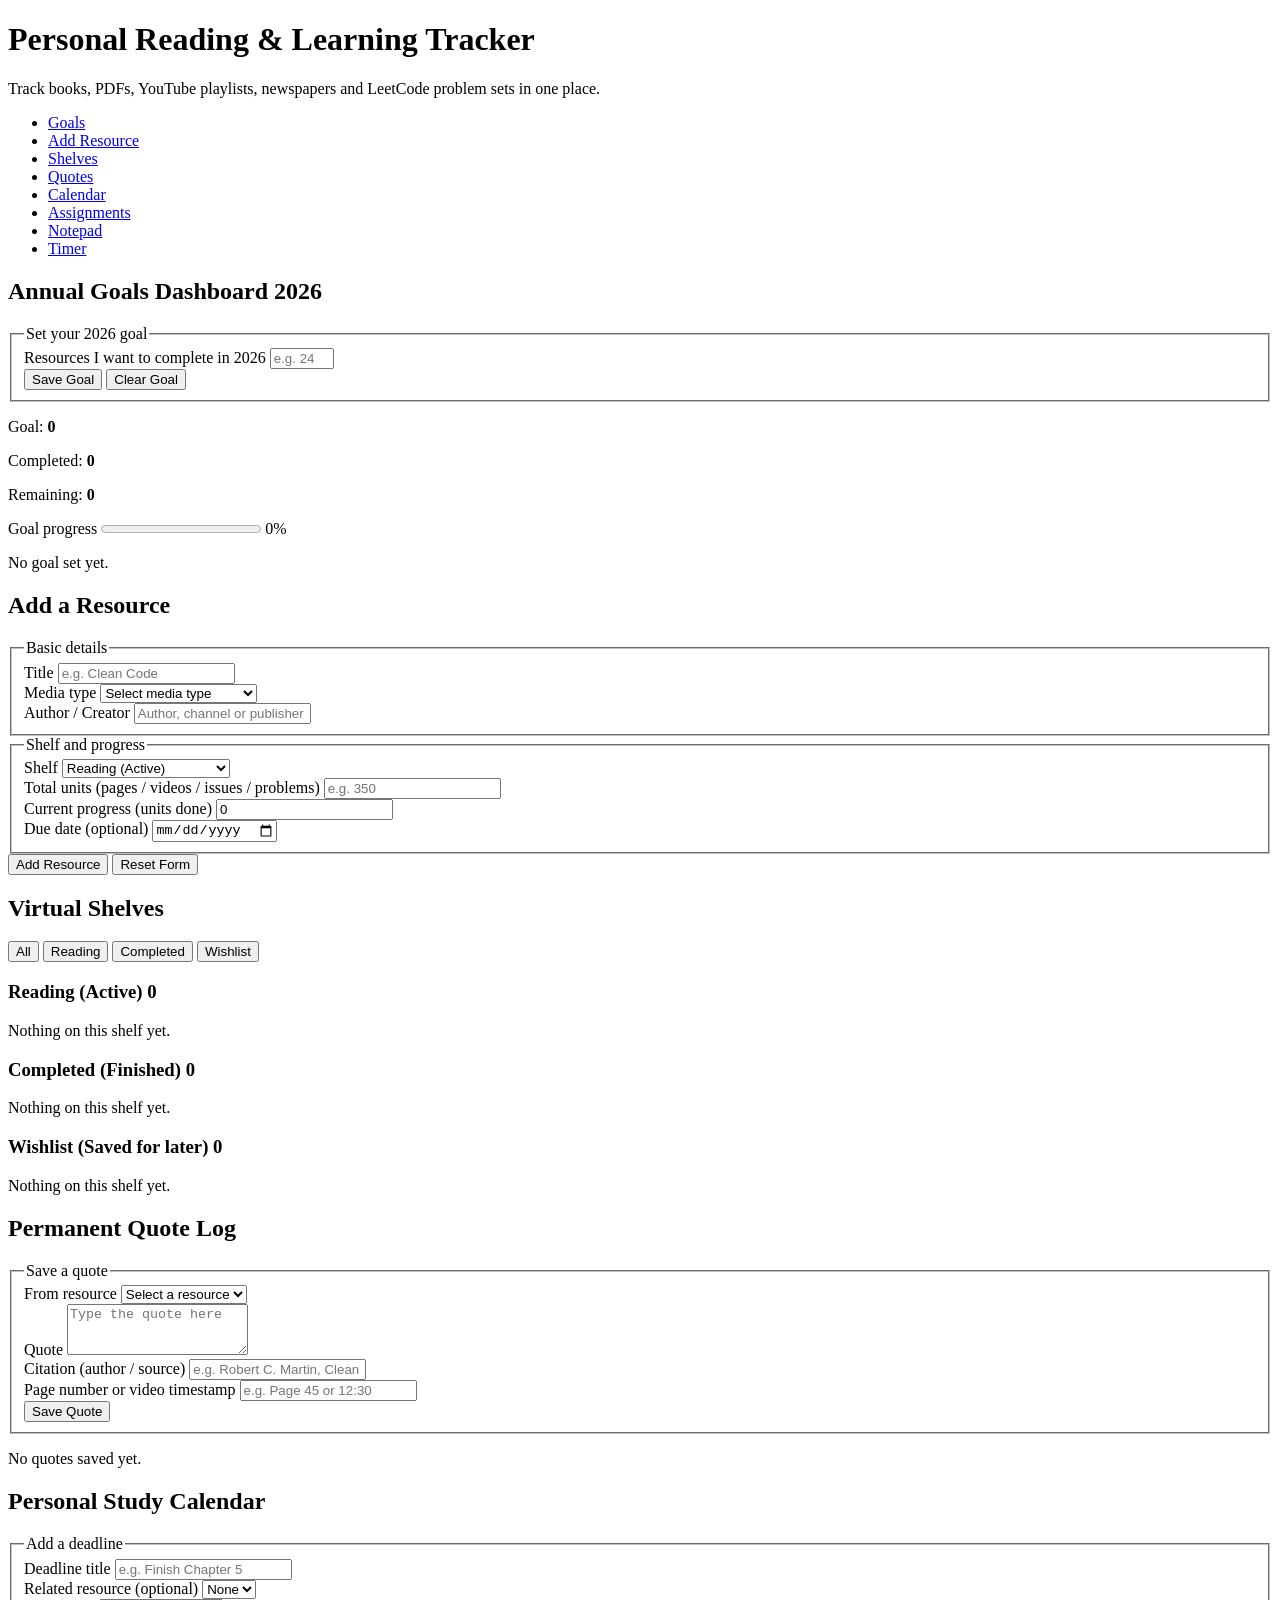
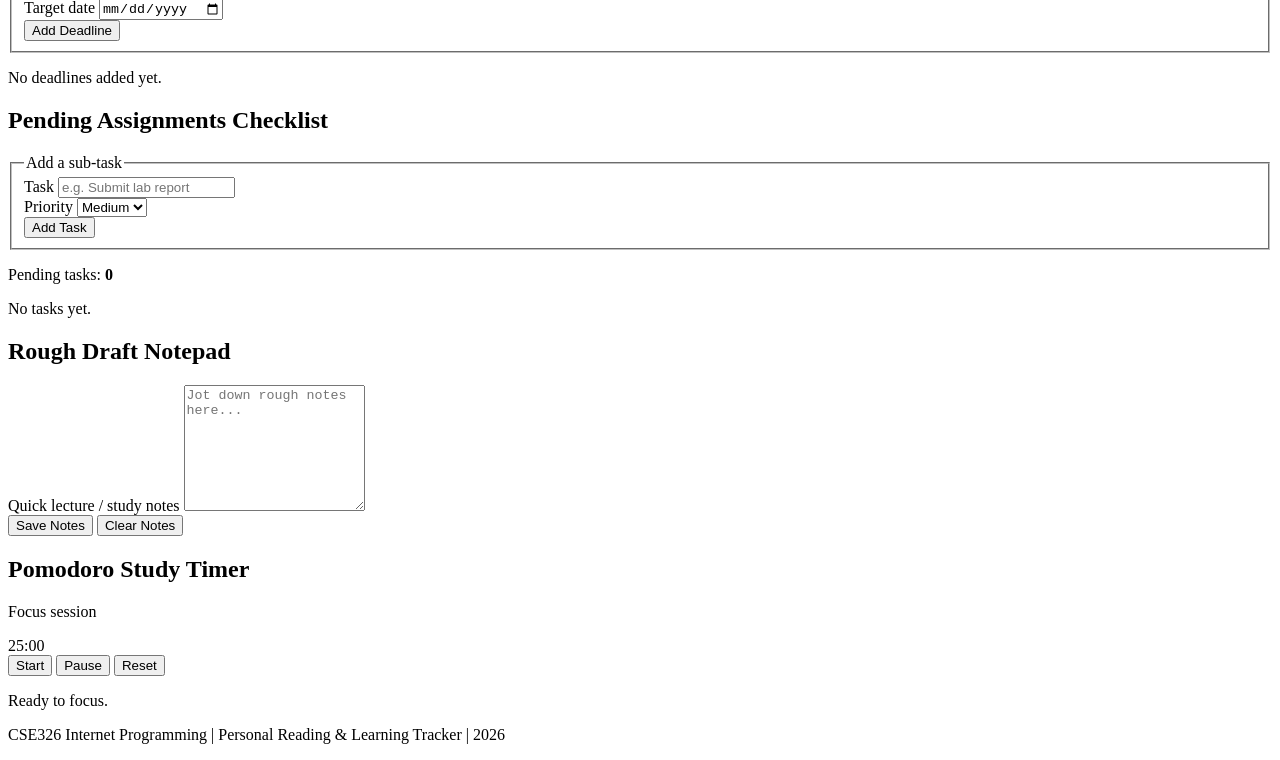
==== indexnaveen.html @ 28bd0584 "Add files via upload" ====
<!DOCTYPE html>
<html lang="en">
<head>
  <meta charset="UTF-8">
  <meta name="viewport" content="width=device-width, initial-scale=1.0">
  <meta name="description" content="Personal Reading and Learning Tracker for books, PDFs, YouTube playlists, newspapers and LeetCode problem sets.">
  <title>Personal Reading &amp; Learning Tracker</title>

  <!-- External stylesheet (will be created in the CSS step) -->
  <link rel="stylesheet" href="style.css">
</head>
<body id="app-body">

  <!-- ==========================================================
       BLOCK 1: SITE HEADER AND MAIN NAVIGATION
       ========================================================== -->
  <header id="site-header" class="site-header">
    <h1 id="site-title" class="site-title">Personal Reading &amp; Learning Tracker</h1>
    <p id="site-tagline" class="site-tagline">Track books, PDFs, YouTube playlists, newspapers and LeetCode problem sets in one place.</p>

    <nav id="main-nav" class="main-nav" aria-label="Main navigation">
      <ul id="main-nav-list" class="main-nav-list">
        <li class="main-nav-item"><a id="nav-goals" class="main-nav-link" href="#goals-section">Goals</a></li>
        <li class="main-nav-item"><a id="nav-add" class="main-nav-link" href="#add-resource-section">Add Resource</a></li>
        <li class="main-nav-item"><a id="nav-shelves" class="main-nav-link" href="#shelves-section">Shelves</a></li>
        <li class="main-nav-item"><a id="nav-quotes" class="main-nav-link" href="#quotes-section">Quotes</a></li>
        <li class="main-nav-item"><a id="nav-calendar" class="main-nav-link" href="#calendar-section">Calendar</a></li>
        <li class="main-nav-item"><a id="nav-assignments" class="main-nav-link" href="#assignments-section">Assignments</a></li>
        <li class="main-nav-item"><a id="nav-notes" class="main-nav-link" href="#notepad-section">Notepad</a></li>
        <li class="main-nav-item"><a id="nav-timer" class="main-nav-link" href="#pomodoro-section">Timer</a></li>
      </ul>
    </nav>
  </header>

  <main id="main-content" class="main-content">

    <!-- ==========================================================
         BLOCK 2: ANNUAL GOALS DASHBOARD (2026)
         Goal input, completion counters and progress bar
         ========================================================== -->
    <section id="goals-section" class="dashboard-section goals-section">
      <h2 id="goals-heading" class="section-heading">Annual Goals Dashboard 2026</h2>

      <form id="goal-form" class="goal-form" novalidate>
        <fieldset id="goal-fieldset" class="form-fieldset">
          <legend id="goal-legend" class="form-legend">Set your 2026 goal</legend>

          <div class="form-group">
            <label id="goal-label" class="form-label" for="goal-input">Resources I want to complete in 2026</label>
            <input type="number" id="goal-input" class="form-input goal-input" name="goalTarget" min="1" max="1000" placeholder="e.g. 24">
          </div>

          <button type="submit" id="goal-submit-button" class="button button-primary goal-submit-button">Save Goal</button>
          <button type="button" id="goal-reset-button" class="button button-secondary goal-reset-button">Clear Goal</button>
        </fieldset>
        <p id="goal-error-message" class="error-message" aria-live="polite"></p>
      </form>

      <!-- Completion counters -->
      <div id="goal-counters" class="goal-counters">
        <p class="counter-item">Goal: <strong id="goal-target-count" class="counter-value">0</strong></p>
        <p class="counter-item">Completed: <strong id="goal-completed-count" class="counter-value">0</strong></p>
        <p class="counter-item">Remaining: <strong id="goal-remaining-count" class="counter-value">0</strong></p>
      </div>

      <!-- Goal progress bar -->
      <div id="goal-progress-wrapper" class="goal-progress-wrapper">
        <label id="goal-progress-label" class="form-label" for="goal-progress-bar">Goal progress</label>
        <progress id="goal-progress-bar" class="goal-progress-bar" value="0" max="100">0%</progress>
        <output id="goal-progress-percent" class="goal-progress-percent" for="goal-progress-bar">0%</output>
      </div>
      <p id="goal-status-message" class="status-message" aria-live="polite">No goal set yet.</p>
    </section>

    <!-- ==========================================================
         BLOCK 3: ADD RESOURCE FORM
         Title, media type, creator, shelf, total units, progress, due date
         ========================================================== -->
    <section id="add-resource-section" class="form-section add-resource-section">
      <h2 id="add-resource-heading" class="section-heading">Add a Resource</h2>

      <form id="resource-form" class="resource-form" novalidate>

        <!-- Group A: basic details -->
        <fieldset id="resource-details-fieldset" class="form-fieldset">
          <legend id="resource-details-legend" class="form-legend">Basic details</legend>

          <div class="form-group">
            <label id="resource-title-label" class="form-label" for="resource-title-input">Title</label>
            <input type="text" id="resource-title-input" class="form-input" name="title" placeholder="e.g. Clean Code">
          </div>

          <div class="form-group">
            <label id="resource-media-label" class="form-label" for="resource-media-select">Media type</label>
            <select id="resource-media-select" class="form-select" name="mediaType">
              <option value="">Select media type</option>
              <option value="book">Physical Book</option>
              <option value="pdf">PDF</option>
              <option value="youtube">YouTube Playlist</option>
              <option value="newspaper">Newspaper</option>
              <option value="leetcode">LeetCode Problem Set</option>
            </select>
          </div>

          <div class="form-group">
            <label id="resource-creator-label" class="form-label" for="resource-creator-input">Author / Creator</label>
            <input type="text" id="resource-creator-input" class="form-input" name="creator" placeholder="Author, channel or publisher">
          </div>
        </fieldset>

        <!-- Group B: shelf, units and progress -->
        <fieldset id="resource-progress-fieldset" class="form-fieldset">
          <legend id="resource-progress-legend" class="form-legend">Shelf and progress</legend>

          <div class="form-group">
            <label id="resource-shelf-label" class="form-label" for="resource-shelf-select">Shelf</label>
            <select id="resource-shelf-select" class="form-select" name="shelf">
              <option value="reading">Reading (Active)</option>
              <option value="completed">Completed (Finished)</option>
              <option value="wishlist">Wishlist (Saved for later)</option>
            </select>
          </div>

          <div class="form-group">
            <label id="resource-total-label" class="form-label" for="resource-total-input">Total units (pages / videos / issues / problems)</label>
            <input type="number" id="resource-total-input" class="form-input" name="totalUnits" min="1" placeholder="e.g. 350">
          </div>

          <div class="form-group">
            <label id="resource-current-label" class="form-label" for="resource-current-input">Current progress (units done)</label>
            <input type="number" id="resource-current-input" class="form-input" name="currentProgress" min="0" value="0">
          </div>

          <div class="form-group">
            <label id="resource-due-label" class="form-label" for="resource-due-input">Due date (optional)</label>
            <input type="date" id="resource-due-input" class="form-input" name="dueDate">
          </div>
        </fieldset>

        <div id="resource-form-actions" class="form-actions">
          <button type="submit" id="resource-submit-button" class="button button-primary">Add Resource</button>
          <button type="reset" id="resource-reset-button" class="button button-secondary">Reset Form</button>
        </div>
        <p id="resource-error-message" class="error-message" aria-live="polite"></p>
      </form>
    </section>

    <!-- ==========================================================
         BLOCK 4: VIRTUAL SHELVES
         Filter buttons plus Reading, Completed and Wishlist containers
         ========================================================== -->
    <section id="shelves-section" class="shelves-section">
      <h2 id="shelves-heading" class="section-heading">Virtual Shelves</h2>

      <!-- Shelf filter buttons -->
      <div id="shelf-filter-group" class="filter-group" role="group" aria-label="Filter shelves">
        <button type="button" id="filter-all-button" class="button filter-button active" data-filter="all">All</button>
        <button type="button" id="filter-reading-button" class="button filter-button" data-filter="reading">Reading</button>
        <button type="button" id="filter-completed-button" class="button filter-button" data-filter="completed">Completed</button>
        <button type="button" id="filter-wishlist-button" class="button filter-button" data-filter="wishlist">Wishlist</button>
      </div>

      <div id="shelves-grid" class="shelves-grid">

        <!-- Shelf 1: Reading (Active) -->
        <section id="shelf-reading" class="shelf shelf-reading" data-shelf="reading">
          <h3 id="shelf-reading-heading" class="shelf-heading">Reading (Active) <span id="shelf-reading-count" class="shelf-count">0</span></h3>
          <div id="reading-list" class="resource-list"></div>
          <p id="reading-empty-message" class="empty-message">Nothing on this shelf yet.</p>
        </section>

        <!-- Shelf 2: Completed (Finished) -->
        <section id="shelf-completed" class="shelf shelf-completed" data-shelf="completed">
          <h3 id="shelf-completed-heading" class="shelf-heading">Completed (Finished) <span id="shelf-completed-count" class="shelf-count">0</span></h3>
          <div id="completed-list" class="resource-list"></div>
          <p id="completed-empty-message" class="empty-message">Nothing on this shelf yet.</p>
        </section>

        <!-- Shelf 3: Wishlist (Saved for later) -->
        <section id="shelf-wishlist" class="shelf shelf-wishlist" data-shelf="wishlist">
          <h3 id="shelf-wishlist-heading" class="shelf-heading">Wishlist (Saved for later) <span id="shelf-wishlist-count" class="shelf-count">0</span></h3>
          <div id="wishlist-list" class="resource-list"></div>
          <p id="wishlist-empty-message" class="empty-message">Nothing on this shelf yet.</p>
        </section>

      </div>
    </section>

    <!-- ==========================================================
         BLOCK 5: PERMANENT QUOTE LOG
         Quote input form and display container
         ========================================================== -->
    <section id="quotes-section" class="quotes-section">
      <h2 id="quotes-heading" class="section-heading">Permanent Quote Log</h2>

      <form id="quote-form" class="quote-form" novalidate>
        <fieldset id="quote-fieldset" class="form-fieldset">
          <legend id="quote-legend" class="form-legend">Save a quote</legend>

          <div class="form-group">
            <label id="quote-resource-label" class="form-label" for="quote-resource-select">From resource</label>
            <select id="quote-resource-select" class="form-select" name="quoteResource">
              <option value="">Select a resource</option>
            </select>
          </div>

          <div class="form-group">
            <label id="quote-text-label" class="form-label" for="quote-text-input">Quote</label>
            <textarea id="quote-text-input" class="form-textarea" name="quoteText" rows="3" placeholder="Type the quote here"></textarea>
          </div>

          <div class="form-group">
            <label id="quote-citation-label" class="form-label" for="quote-citation-input">Citation (author / source)</label>
            <input type="text" id="quote-citation-input" class="form-input" name="quoteCitation" placeholder="e.g. Robert C. Martin, Clean Code">
          </div>

          <div class="form-group">
            <label id="quote-location-label" class="form-label" for="quote-location-input">Page number or video timestamp</label>
            <input type="text" id="quote-location-input" class="form-input" name="quoteLocation" placeholder="e.g. Page 45 or 12:30">
          </div>

          <button type="submit" id="quote-submit-button" class="button button-primary">Save Quote</button>
        </fieldset>
        <p id="quote-error-message" class="error-message" aria-live="polite"></p>
      </form>

      <!-- Quote display container -->
      <div id="quotes-display" class="quotes-display">
        <ul id="quotes-list" class="quotes-list"></ul>
        <p id="quotes-empty-message" class="empty-message">No quotes saved yet.</p>
      </div>
    </section>

    <!-- ==========================================================
         BLOCK 6: PERSONAL STUDY CALENDAR
         Target due dates and deadlines
         ========================================================== -->
    <section id="calendar-section" class="calendar-section">
      <h2 id="calendar-heading" class="section-heading">Personal Study Calendar</h2>

      <form id="deadline-form" class="deadline-form" novalidate>
        <fieldset id="deadline-fieldset" class="form-fieldset">
          <legend id="deadline-legend" class="form-legend">Add a deadline</legend>

          <div class="form-group">
            <label id="deadline-title-label" class="form-label" for="deadline-title-input">Deadline title</label>
            <input type="text" id="deadline-title-input" class="form-input" name="deadlineTitle" placeholder="e.g. Finish Chapter 5">
          </div>

          <div class="form-group">
            <label id="deadline-resource-label" class="form-label" for="deadline-resource-select">Related resource (optional)</label>
            <select id="deadline-resource-select" class="form-select" name="deadlineResource">
              <option value="">None</option>
            </select>
          </div>

          <div class="form-group">
            <label id="deadline-date-label" class="form-label" for="deadline-date-input">Target date</label>
            <input type="date" id="deadline-date-input" class="form-input" name="deadlineDate">
          </div>

          <button type="submit" id="deadline-submit-button" class="button button-primary">Add Deadline</button>
        </fieldset>
        <p id="deadline-error-message" class="error-message" aria-live="polite"></p>
      </form>

      <ul id="deadline-list" class="deadline-list"></ul>
      <p id="deadline-empty-message" class="empty-message">No deadlines added yet.</p>
    </section>

    <!-- ==========================================================
         BLOCK 7: PENDING ASSIGNMENTS CHECKLIST
         Sub-task input, priority selector, completion checkboxes
         ========================================================== -->
    <section id="assignments-section" class="assignments-section">
      <h2 id="assignments-heading" class="section-heading">Pending Assignments Checklist</h2>

      <form id="task-form" class="task-form" novalidate>
        <fieldset id="task-fieldset" class="form-fieldset">
          <legend id="task-legend" class="form-legend">Add a sub-task</legend>

          <div class="form-group">
            <label id="task-title-label" class="form-label" for="task-title-input">Task</label>
            <input type="text" id="task-title-input" class="form-input" name="taskTitle" placeholder="e.g. Submit lab report">
          </div>

          <div class="form-group">
            <label id="task-priority-label" class="form-label" for="task-priority-select">Priority</label>
            <select id="task-priority-select" class="form-select" name="taskPriority">
              <option value="high">High</option>
              <option value="medium" selected>Medium</option>
              <option value="low">Low</option>
            </select>
          </div>

          <button type="submit" id="task-submit-button" class="button button-primary">Add Task</button>
        </fieldset>
        <p id="task-error-message" class="error-message" aria-live="polite"></p>
      </form>

      <p id="task-summary" class="task-summary">Pending tasks: <strong id="task-pending-count" class="counter-value">0</strong></p>
      <ul id="task-list" class="task-list"></ul>
      <p id="task-empty-message" class="empty-message">No tasks yet.</p>
    </section>

    <!-- ==========================================================
         BLOCK 8: ROUGH DRAFT NOTEPAD
         Workspace for quick, unfinished notes
         ========================================================== -->
    <section id="notepad-section" class="notepad-section">
      <h2 id="notepad-heading" class="section-heading">Rough Draft Notepad</h2>

      <form id="notepad-form" class="notepad-form">
        <label id="notepad-label" class="form-label" for="notepad-textarea">Quick lecture / study notes</label>
        <textarea id="notepad-textarea" class="form-textarea notepad-textarea" name="draftNotes" rows="8" placeholder="Jot down rough notes here..."></textarea>

        <div id="notepad-actions" class="form-actions">
          <button type="button" id="notepad-save-button" class="button button-primary">Save Notes</button>
          <button type="button" id="notepad-clear-button" class="button button-secondary">Clear Notes</button>
        </div>
        <p id="notepad-status-message" class="status-message" aria-live="polite"></p>
      </form>
    </section>

    <!-- ==========================================================
         BLOCK 9: POMODORO STUDY TIMER
         25:00 display with Start, Pause and Reset
         ========================================================== -->
    <section id="pomodoro-section" class="pomodoro-section">
      <h2 id="pomodoro-heading" class="section-heading">Pomodoro Study Timer</h2>

      <article id="pomodoro-card" class="pomodoro-card">
        <p id="timer-mode-label" class="timer-mode-label">Focus session</p>
        <div id="timer-display" class="timer-display" role="timer" aria-live="off">25:00</div>

        <div id="timer-controls" class="timer-controls">
          <button type="button" id="timer-start-button" class="button button-primary">Start</button>
          <button type="button" id="timer-pause-button" class="button button-secondary">Pause</button>
          <button type="button" id="timer-reset-button" class="button button-secondary">Reset</button>
        </div>
        <p id="timer-status-message" class="status-message" aria-live="polite">Ready to focus.</p>
      </article>
    </section>

  </main>

  <!-- ==========================================================
       BLOCK 10: SITE FOOTER
       ========================================================== -->
  <footer id="site-footer" class="site-footer">
    <p id="footer-text" class="footer-text">CSE326 Internet Programming | Personal Reading &amp; Learning Tracker | 2026</p>
  </footer>

  <!-- ==========================================================
       BLOCK 11: HTML TEMPLATES (hidden blueprints)
       JavaScript will clone these to create cards and list items
       ========================================================== -->

  <!-- Template: one resource card with page progress slider -->
  <template id="resource-card-template">
    <article class="resource-card" data-resource-id="">
      <header class="resource-card-header">
        <h4 class="resource-title"></h4>
        <span class="resource-media-badge"></span>
      </header>

      <p class="resource-creator"></p>
      <p class="resource-due">Due: <time class="resource-due-date"></time></p>

      <div class="resource-progress-area">
        <label class="progress-slider-label">
          Progress
          <input type="range" class="progress-slider" min="0" max="100" value="0">
        </label>
        <output class="progress-output">0 / 0</output>
      </div>

      <div class="resource-card-actions">
        <label class="move-shelf-label">
          Move to
          <select class="move-shelf-select">
            <option value="reading">Reading</option>
            <option value="completed">Completed</option>
            <option value="wishlist">Wishlist</option>
          </select>
        </label>
        <button type="button" class="button button-danger delete-resource-button">Delete</button>
      </div>
    </article>
  </template>

  <!-- Template: one saved quote with citation and timestamp -->
  <template id="quote-item-template">
    <li class="quote-item" data-quote-id="">
      <blockquote class="quote-body">
        <p class="quote-text"></p>
        <footer class="quote-meta">
          <cite class="quote-citation"></cite>
          <span class="quote-location"></span>
          <span class="quote-resource-name"></span>
          <time class="quote-timestamp"></time>
        </footer>
      </blockquote>
      <button type="button" class="button button-danger delete-quote-button">Delete</button>
    </li>
  </template>

  <!-- Template: one calendar deadline -->
  <template id="deadline-item-template">
    <li class="deadline-item" data-deadline-id="">
      <strong class="deadline-title"></strong>
      <time class="deadline-date"></time>
      <span class="deadline-resource"></span>
      <span class="deadline-countdown"></span>
      <button type="button" class="button button-danger delete-deadline-button">Delete</button>
    </li>
  </template>

  <!-- Template: one checklist task with priority and checkbox -->
  <template id="task-item-template">
    <li class="task-item" data-task-id="">
      <input type="checkbox" class="task-checkbox">
      <span class="task-title"></span>
      <span class="task-priority-badge"></span>
      <button type="button" class="button button-danger delete-task-button">Delete</button>
    </li>
  </template>

  <!-- JavaScript file (will be created in the JavaScript step) -->
  <script src="script.js"></script>
</body>
</html>
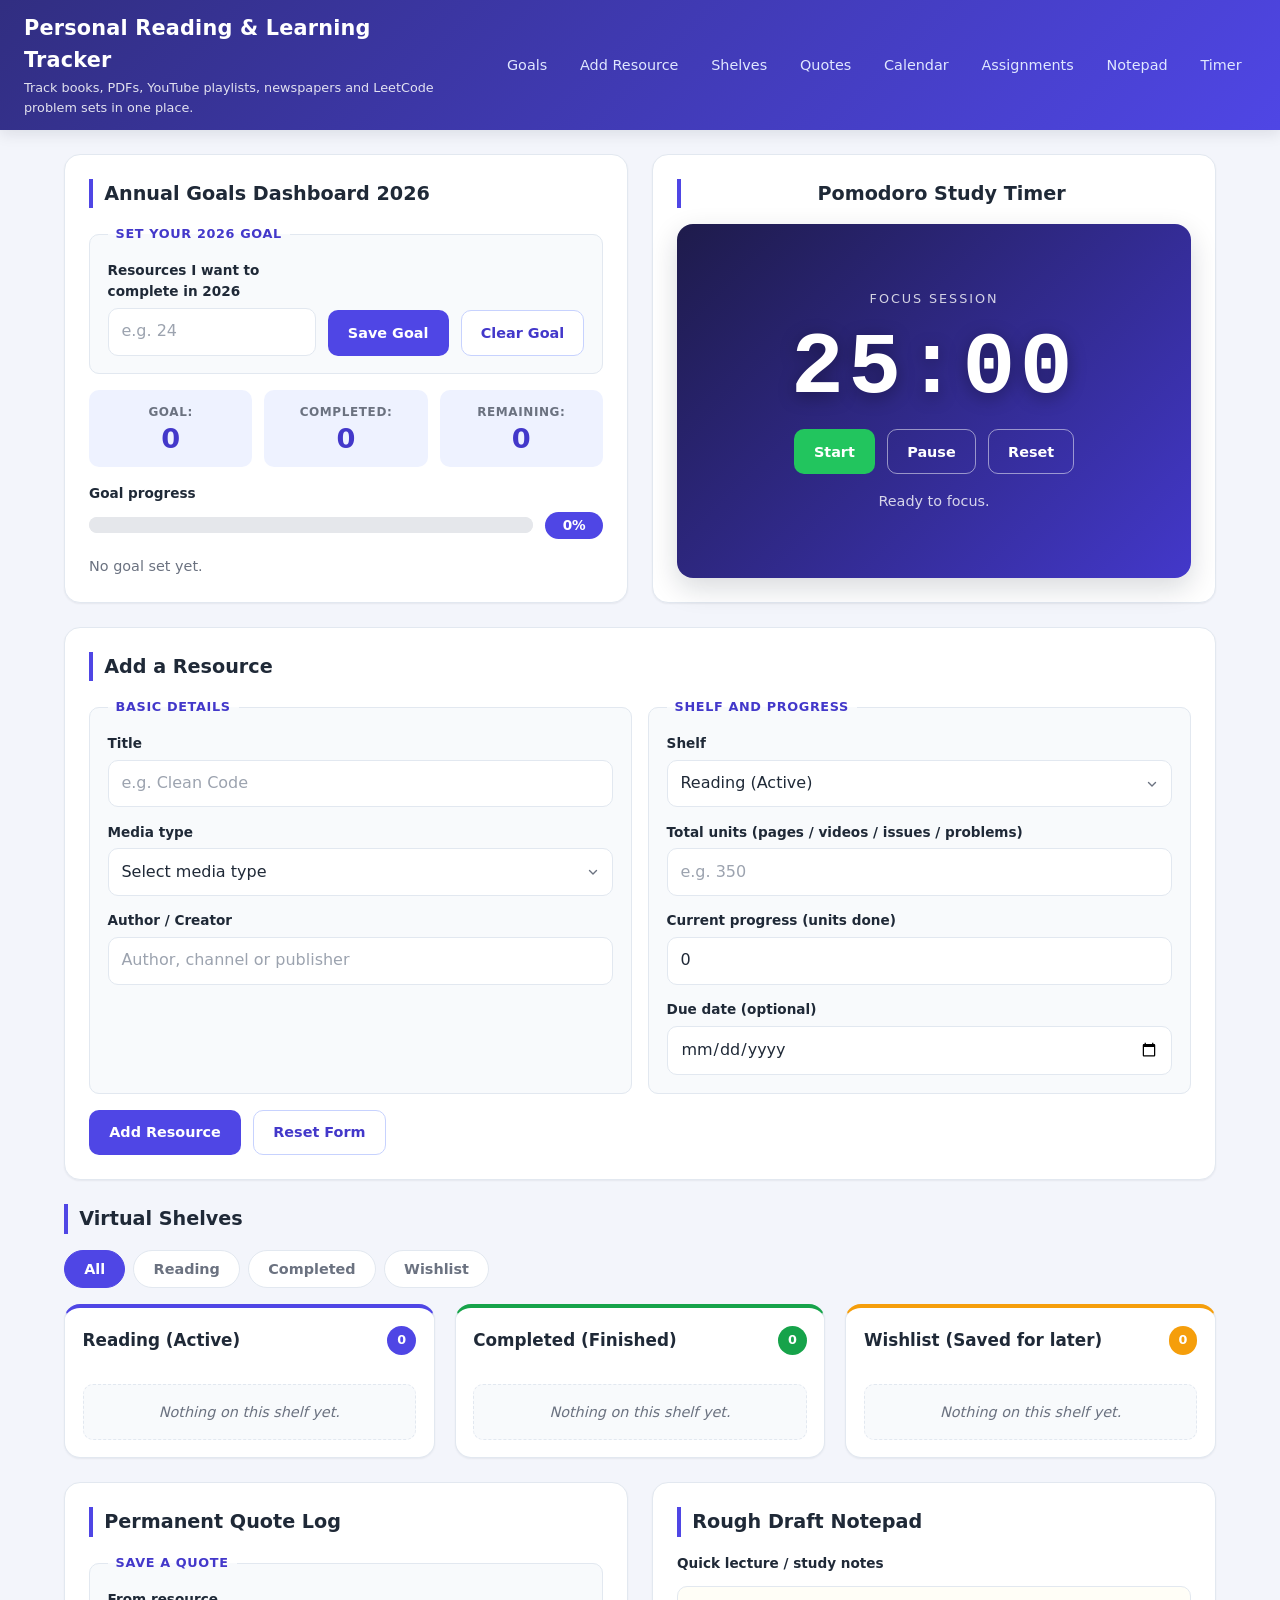
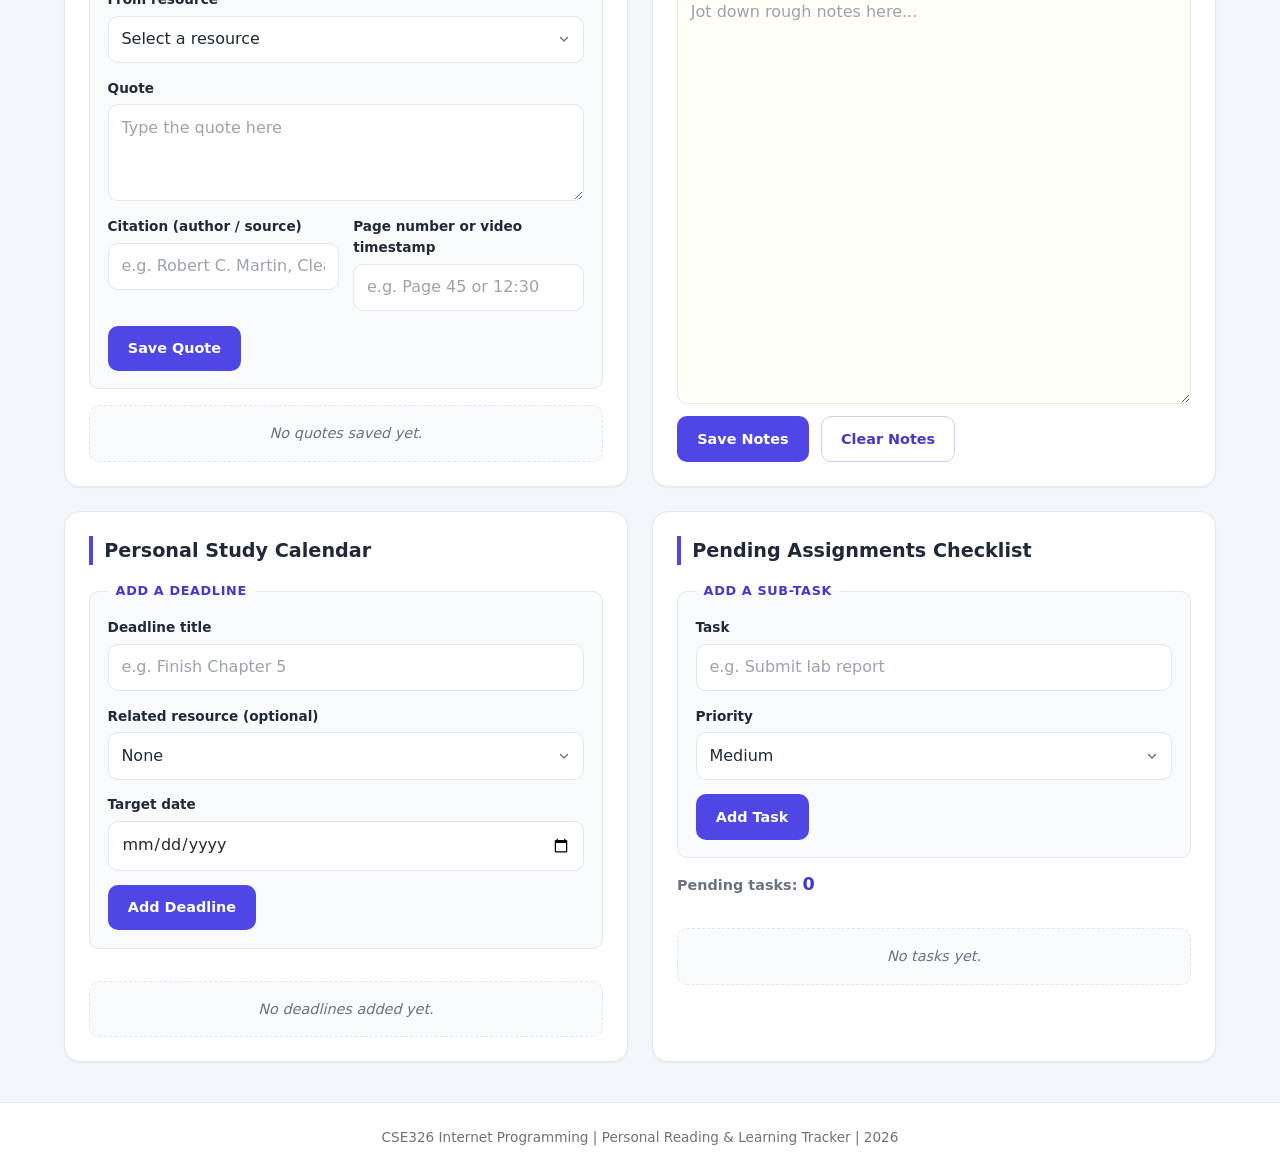
==== commit c73e2a5b: "Update indexnaveen.html adding css" ====
--- a/indexnaveen.html
+++ b/indexnaveen.html
@@ -7,7 +7,1319 @@
   <title>Personal Reading &amp; Learning Tracker</title>
 
   <!-- External stylesheet (will be created in the CSS step) -->
-  <link rel="stylesheet" href="style.css">
+  <style>
+/* =========================================================
+   Personal Reading & Learning Tracker  |  style.css
+   CSE326 Internet Programming
+   ========================================================= */
+
+
+/* =========================================================
+   1. DESIGN TOKENS (colors, radius, shadows, spacing)
+   Change a value here and it updates everywhere.
+   ========================================================= */
+:root {
+  /* Brand and surface colors */
+  --color-primary: #4f46e5;
+  --color-primary-dark: #4338ca;
+  --color-primary-soft: #eef2ff;
+  --color-bg: #f3f5fb;
+  --color-surface: #ffffff;
+  --color-surface-alt: #f8fafc;
+  --color-text: #1f2937;
+  --color-muted: #6b7280;
+  --color-border: #e2e8f0;
+  --color-success: #16a34a;
+  --color-danger: #dc2626;
+  --color-warning: #d97706;
+
+  /* Media type badge colors */
+  --badge-book: #1e3a8a;        /* deep blue */
+  --badge-pdf: #dc143c;         /* crimson red */
+  --badge-youtube: #7f1d1d;     /* dark red */
+  --badge-newspaper: #0f766e;   /* teal */
+  --badge-leetcode: #f5a623;    /* orange / gold */
+
+  /* Shape and depth */
+  --radius-sm: 6px;
+  --radius-md: 10px;
+  --radius-lg: 16px;
+  --radius-pill: 999px;
+  --shadow-sm: 0 1px 2px rgba(15, 23, 42, 0.06);
+  --shadow-md: 0 4px 14px rgba(15, 23, 42, 0.10);
+  --shadow-lg: 0 10px 28px rgba(15, 23, 42, 0.16);
+
+  /* Typography and motion */
+  --font-main: "Segoe UI", system-ui, -apple-system, Roboto, "Helvetica Neue", Arial, sans-serif;
+  --font-digital: "Courier New", ui-monospace, "SF Mono", Consolas, monospace;
+  --transition: 0.2s ease;
+
+  /* Dropdown arrow icon (used by every select) */
+  --chevron-icon: url("data:image/svg+xml,%3Csvg xmlns='http://www.w3.org/2000/svg' viewBox='0 0 20 20' fill='none' stroke='%236b7280' stroke-width='2' stroke-linecap='round' stroke-linejoin='round'%3E%3Cpath d='M5 8l5 5 5-5'/%3E%3C/svg%3E");
+}
+
+
+/* =========================================================
+   2. RESET AND BASE STYLES
+   ========================================================= */
+*,
+*::before,
+*::after {
+  box-sizing: border-box;
+}
+
+html {
+  scroll-behavior: smooth;
+}
+
+body {
+  margin: 0;
+  font-family: var(--font-main);
+  font-size: 16px;
+  line-height: 1.55;
+  color: var(--color-text);
+  background: var(--color-bg);
+}
+
+h1, h2, h3, h4, p, blockquote {
+  margin: 0;
+}
+
+ul {
+  margin: 0;
+  padding: 0;
+  list-style: none;
+}
+
+/* Utility class: JavaScript adds "hidden" to hide something */
+.hidden {
+  display: none !important;
+}
+
+
+/* =========================================================
+   3. STICKY HEADER AND NAVIGATION BAR
+   ========================================================= */
+.site-header {
+  position: sticky;
+  top: 0;
+  z-index: 100;
+  display: grid;
+  grid-template-columns: 1fr auto;
+  grid-template-areas:
+    "title nav"
+    "tagline nav";
+  align-items: center;
+  column-gap: 2rem;
+  row-gap: 0.1rem;
+  padding: 0.75rem 1.5rem;
+  color: #ffffff;
+  background: linear-gradient(135deg, #312e81, #4f46e5);
+  box-shadow: var(--shadow-md);
+}
+
+.site-title {
+  grid-area: title;
+  font-size: 1.3rem;
+  font-weight: 700;
+  letter-spacing: 0.2px;
+}
+
+.site-tagline {
+  grid-area: tagline;
+  font-size: 0.8rem;
+  opacity: 0.85;
+}
+
+.main-nav {
+  grid-area: nav;
+}
+
+.main-nav-list {
+  display: flex;
+  flex-wrap: wrap;
+  gap: 0.25rem;
+}
+
+.main-nav-link {
+  display: block;
+  padding: 0.5rem 0.9rem;
+  font-size: 0.9rem;
+  font-weight: 500;
+  color: #e0e7ff;
+  text-decoration: none;
+  white-space: nowrap;
+  border-radius: var(--radius-pill);
+  transition: background var(--transition), color var(--transition);
+}
+
+.main-nav-link:hover {
+  color: #ffffff;
+  background: rgba(255, 255, 255, 0.18);
+}
+
+.main-nav-link:focus-visible {
+  outline: 2px solid #ffffff;
+  outline-offset: 2px;
+}
+
+/* Active tab indicator (JavaScript will add the "active" class later) */
+.main-nav-link.active,
+.main-nav-link[aria-current="page"] {
+  color: var(--color-primary-dark);
+  font-weight: 700;
+  background: #ffffff;
+  box-shadow: var(--shadow-sm);
+}
+
+
+/* =========================================================
+   4. MAIN PAGE LAYOUT (desktop grid)
+   Uses the section IDs from index.html
+   ========================================================= */
+.main-content {
+  display: grid;
+  grid-template-columns: repeat(2, minmax(0, 1fr));
+  grid-template-areas:
+    "goals    timer"
+    "add      add"
+    "shelves  shelves"
+    "quotes   notes"
+    "calendar tasks";
+  gap: 1.5rem;
+  max-width: 1200px;
+  margin: 0 auto;
+  padding: 1.5rem;
+}
+
+#goals-section        { grid-area: goals; }
+#pomodoro-section     { grid-area: timer; }
+#add-resource-section { grid-area: add; }
+#shelves-section      { grid-area: shelves; }
+#quotes-section       { grid-area: quotes; }
+#notepad-section      { grid-area: notes; }
+#calendar-section     { grid-area: calendar; }
+#assignments-section  { grid-area: tasks; }
+
+/* Every section looks like a white dashboard card */
+.main-content > section {
+  display: flex;
+  flex-direction: column;
+  gap: 1rem;
+  min-width: 0;
+  padding: 1.5rem;
+  background: var(--color-surface);
+  border: 1px solid var(--color-border);
+  border-radius: var(--radius-lg);
+  box-shadow: var(--shadow-sm);
+  scroll-margin-top: 140px; /* keeps anchor jumps from hiding under the sticky header */
+}
+
+/* The shelves section only holds the three shelf cards, so it stays transparent */
+#shelves-section {
+  padding: 0;
+  background: transparent;
+  border: none;
+  box-shadow: none;
+}
+
+.section-heading {
+  padding-left: 0.7rem;
+  font-size: 1.2rem;
+  font-weight: 700;
+  border-left: 4px solid var(--color-primary);
+}
+
+
+/* =========================================================
+   5. FORMS AND CONTROLS
+   ========================================================= */
+.form-fieldset {
+  display: flex;
+  flex-direction: column;
+  gap: 0.9rem;
+  min-width: 0;
+  margin: 0;
+  padding: 1rem 1.1rem 1.1rem;
+  background: var(--color-surface-alt);
+  border: 1px solid var(--color-border);
+  border-radius: var(--radius-md);
+}
+
+.form-legend {
+  padding: 0 0.5rem;
+  font-size: 0.8rem;
+  font-weight: 700;
+  letter-spacing: 0.05em;
+  text-transform: uppercase;
+  color: var(--color-primary-dark);
+}
+
+.form-group {
+  display: flex;
+  flex-direction: column;
+  gap: 0.35rem;
+  min-width: 0;
+}
+
+.form-label {
+  font-size: 0.85rem;
+  font-weight: 600;
+}
+
+.form-input,
+.form-select,
+.form-textarea {
+  width: 100%;
+  padding: 0.65rem 0.8rem;
+  font: inherit;
+  color: var(--color-text);
+  background: #ffffff;
+  border: 1.5px solid var(--color-border);
+  border-radius: var(--radius-md);
+  transition: border-color var(--transition), box-shadow var(--transition);
+}
+
+.form-input::placeholder,
+.form-textarea::placeholder {
+  color: #9ca3af;
+}
+
+/* Focus highlight */
+.form-input:focus,
+.form-select:focus,
+.form-textarea:focus {
+  outline: none;
+  border-color: var(--color-primary);
+  box-shadow: 0 0 0 3px rgba(79, 70, 229, 0.2);
+}
+
+/* Custom dropdown select */
+.form-select,
+.move-shelf-select {
+  appearance: none;
+  -webkit-appearance: none;
+  cursor: pointer;
+  background-image: var(--chevron-icon);
+  background-repeat: no-repeat;
+  background-position: right 0.75rem center;
+  background-size: 14px;
+}
+
+.form-select {
+  padding-right: 2.2rem;
+}
+
+.form-textarea {
+  min-height: 90px;
+  resize: vertical;
+}
+
+/* Buttons */
+.button {
+  display: inline-flex;
+  align-items: center;
+  justify-content: center;
+  gap: 0.4rem;
+  padding: 0.65rem 1.2rem;
+  font: inherit;
+  font-size: 0.9rem;
+  font-weight: 600;
+  cursor: pointer;
+  border: 1.5px solid transparent;
+  border-radius: var(--radius-md);
+  transition: transform var(--transition), box-shadow var(--transition),
+              background var(--transition), color var(--transition);
+}
+
+.button:hover {
+  transform: translateY(-1px);
+  box-shadow: var(--shadow-md);
+}
+
+.button:active {
+  transform: translateY(0);
+  box-shadow: none;
+}
+
+.button:focus-visible {
+  outline: 3px solid rgba(79, 70, 229, 0.45);
+  outline-offset: 2px;
+}
+
+.button:disabled {
+  opacity: 0.5;
+  cursor: not-allowed;
+  transform: none;
+  box-shadow: none;
+}
+
+.button-primary {
+  color: #ffffff;
+  background: var(--color-primary);
+}
+
+.button-primary:hover {
+  background: var(--color-primary-dark);
+}
+
+.button-secondary {
+  color: var(--color-primary-dark);
+  background: #ffffff;
+  border-color: #c7d2fe;
+}
+
+.button-secondary:hover {
+  background: var(--color-primary-soft);
+}
+
+.button-danger {
+  padding: 0.45rem 0.8rem;
+  font-size: 0.8rem;
+  color: var(--color-danger);
+  background: #ffffff;
+  border-color: #fecaca;
+}
+
+.button-danger:hover {
+  color: #ffffff;
+  background: var(--color-danger);
+}
+
+.form-fieldset > .button {
+  align-self: flex-start;
+}
+
+.form-actions {
+  display: flex;
+  flex-wrap: wrap;
+  gap: 0.75rem;
+}
+
+/* Messages */
+.error-message {
+  font-size: 0.85rem;
+  font-weight: 500;
+  color: var(--color-danger);
+}
+
+.status-message {
+  font-size: 0.9rem;
+  color: var(--color-muted);
+}
+
+.error-message:empty,
+.status-message:empty {
+  display: none;
+}
+
+.empty-message {
+  padding: 1rem;
+  font-size: 0.9rem;
+  font-style: italic;
+  text-align: center;
+  color: var(--color-muted);
+  background: var(--color-surface-alt);
+  border: 1px dashed var(--color-border);
+  border-radius: var(--radius-md);
+}
+
+
+/* =========================================================
+   6. ANNUAL GOALS DASHBOARD AND PROGRESS BAR
+   ========================================================= */
+/* Goal form: input on the left, two buttons on the right */
+#goal-fieldset {
+  display: grid;
+  grid-template-columns: minmax(0, 1fr) auto auto;
+  align-items: end;
+  gap: 0.75rem;
+}
+
+#goal-fieldset > .button {
+  align-self: end;
+}
+
+/* Three counter tiles */
+.goal-counters {
+  display: grid;
+  grid-template-columns: repeat(3, 1fr);
+  gap: 0.75rem;
+}
+
+.counter-item {
+  display: flex;
+  flex-direction: column;
+  gap: 0.15rem;
+  padding: 0.8rem 0.5rem;
+  font-size: 0.75rem;
+  font-weight: 600;
+  letter-spacing: 0.05em;
+  text-align: center;
+  text-transform: uppercase;
+  color: var(--color-muted);
+  background: var(--color-primary-soft);
+  border-radius: var(--radius-md);
+}
+
+.counter-value {
+  font-size: 1.7rem;
+  line-height: 1.1;
+  letter-spacing: 0;
+  text-transform: none;
+  color: var(--color-primary-dark);
+}
+
+.goal-progress-wrapper {
+  display: flex;
+  flex-wrap: wrap;
+  align-items: center;
+  gap: 0.5rem 0.75rem;
+}
+
+.goal-progress-wrapper .form-label {
+  flex: 0 0 100%;
+}
+
+/* Styled progress bar: track + filled part */
+.goal-progress-bar {
+  flex: 1;
+  min-width: 0;
+  height: 16px;
+  border: none;
+  border-radius: var(--radius-pill);
+  background: #e5e7eb;
+  overflow: hidden;
+  appearance: none;
+  -webkit-appearance: none;
+}
+
+.goal-progress-bar::-webkit-progress-bar {
+  background: #e5e7eb;
+  border-radius: var(--radius-pill);
+}
+
+.goal-progress-bar::-webkit-progress-value {
+  background: linear-gradient(90deg, #6366f1, #22c55e);
+  border-radius: var(--radius-pill);
+  transition: width 0.4s ease;
+}
+
+.goal-progress-bar::-moz-progress-bar {
+  background: linear-gradient(90deg, #6366f1, #22c55e);
+  border-radius: var(--radius-pill);
+}
+
+/* Percentage counter pill */
+.goal-progress-percent {
+  min-width: 3.6rem;
+  padding: 0.2rem 0.75rem;
+  font-size: 0.85rem;
+  font-weight: 700;
+  text-align: center;
+  color: #ffffff;
+  background: var(--color-primary);
+  border-radius: var(--radius-pill);
+}
+
+
+/* =========================================================
+   7. ADD RESOURCE FORM (two fieldsets side by side)
+   ========================================================= */
+.resource-form {
+  display: grid;
+  grid-template-columns: repeat(2, minmax(0, 1fr));
+  gap: 1rem;
+}
+
+.resource-form .form-actions,
+.resource-form .error-message {
+  grid-column: 1 / -1;
+}
+
+
+/* =========================================================
+   8. VIRTUAL SHELVES AND FILTER BUTTONS
+   ========================================================= */
+.filter-group {
+  display: flex;
+  flex-wrap: wrap;
+  gap: 0.5rem;
+}
+
+.filter-button {
+  padding: 0.45rem 1.2rem;
+  color: var(--color-muted);
+  background: #ffffff;
+  border-color: var(--color-border);
+  border-radius: var(--radius-pill);
+}
+
+.filter-button:hover {
+  color: var(--color-primary-dark);
+  background: var(--color-primary-soft);
+}
+
+.filter-button.active {
+  color: #ffffff;
+  background: var(--color-primary);
+  border-color: var(--color-primary);
+}
+
+.shelves-grid {
+  display: grid;
+  grid-template-columns: repeat(auto-fit, minmax(280px, 1fr));
+  align-items: start;
+  gap: 1.25rem;
+}
+
+.shelf {
+  --shelf-accent: var(--color-primary);
+  display: flex;
+  flex-direction: column;
+  gap: 0.9rem;
+  min-width: 0;
+  padding: 1.1rem;
+  background: var(--color-surface);
+  border: 1px solid var(--color-border);
+  border-top: 4px solid var(--shelf-accent);
+  border-radius: var(--radius-lg);
+  box-shadow: var(--shadow-sm);
+}
+
+.shelf-reading   { --shelf-accent: #4f46e5; }
+.shelf-completed { --shelf-accent: #16a34a; }
+.shelf-wishlist  { --shelf-accent: #f59e0b; }
+
+.shelf-heading {
+  display: flex;
+  align-items: center;
+  justify-content: space-between;
+  gap: 0.5rem;
+  font-size: 1.05rem;
+}
+
+.shelf-count {
+  display: inline-flex;
+  align-items: center;
+  justify-content: center;
+  min-width: 1.8rem;
+  height: 1.8rem;
+  padding: 0 0.5rem;
+  font-size: 0.8rem;
+  font-weight: 700;
+  color: #ffffff;
+  background: var(--shelf-accent);
+  border-radius: var(--radius-pill);
+}
+
+.resource-list {
+  display: grid;
+  gap: 0.9rem;
+}
+
+
+/* =========================================================
+   9. RESOURCE CARDS (library cards)
+   ========================================================= */
+.resource-card {
+  --media-color: var(--color-primary);
+  display: flex;
+  flex-direction: column;
+  gap: 0.6rem;
+  padding: 1rem;
+  background: var(--color-surface);
+  border: 1px solid var(--color-border);
+  border-left: 5px solid var(--media-color);
+  border-radius: var(--radius-md);
+  box-shadow: var(--shadow-sm);
+  transition: transform var(--transition), box-shadow var(--transition);
+}
+
+/* Hover elevation effect */
+.resource-card:hover {
+  transform: translateY(-4px);
+  box-shadow: var(--shadow-lg);
+}
+
+/* Card edge color follows the media type (JavaScript sets data-media later) */
+.resource-card[data-media="book"]      { --media-color: var(--badge-book); }
+.resource-card[data-media="pdf"]       { --media-color: var(--badge-pdf); }
+.resource-card[data-media="youtube"]   { --media-color: var(--badge-youtube); }
+.resource-card[data-media="newspaper"] { --media-color: var(--badge-newspaper); }
+.resource-card[data-media="leetcode"]  { --media-color: var(--badge-leetcode); }
+
+.resource-card-header {
+  display: flex;
+  align-items: flex-start;
+  justify-content: space-between;
+  gap: 0.5rem;
+  padding-bottom: 0.5rem;
+  border-bottom: 1px solid var(--color-border);
+}
+
+.resource-title {
+  font-size: 1rem;
+  line-height: 1.3;
+  overflow-wrap: anywhere;
+}
+
+.resource-creator {
+  font-size: 0.85rem;
+  color: var(--color-muted);
+}
+
+.resource-due {
+  font-size: 0.8rem;
+  color: var(--color-muted);
+}
+
+.resource-due-date {
+  font-weight: 600;
+  color: var(--color-text);
+}
+
+/* ----- Media type badges (color-coded pills) ----- */
+.resource-media-badge {
+  display: inline-block;
+  flex-shrink: 0;
+  padding: 0.2rem 0.7rem;
+  font-size: 0.7rem;
+  font-weight: 700;
+  letter-spacing: 0.03em;
+  text-transform: uppercase;
+  white-space: nowrap;
+  color: #ffffff;
+  background: #64748b;
+  border-radius: var(--radius-pill);
+}
+
+.resource-media-badge:empty {
+  display: none;
+}
+
+.badge-book      { background: var(--badge-book);      color: #ffffff; }
+.badge-pdf       { background: var(--badge-pdf);       color: #ffffff; }
+.badge-youtube   { background: var(--badge-youtube);   color: #ffffff; }
+.badge-newspaper { background: var(--badge-newspaper); color: #ffffff; }
+.badge-leetcode  { background: var(--badge-leetcode);  color: #1f1f1f; }
+
+/* ----- Progress area with the range slider ----- */
+.resource-progress-area {
+  display: flex;
+  flex-direction: column;
+  gap: 0.4rem;
+  padding: 0.7rem 0.8rem;
+  background: var(--color-surface-alt);
+  border-radius: var(--radius-md);
+}
+
+.progress-slider-label {
+  display: flex;
+  flex-direction: column;
+  gap: 0.4rem;
+  font-size: 0.8rem;
+  font-weight: 600;
+  color: var(--color-muted);
+}
+
+/* Numerical output pill, e.g. "120 / 350" */
+.progress-output {
+  align-self: flex-end;
+  padding: 0.15rem 0.7rem;
+  font-size: 0.85rem;
+  font-weight: 700;
+  font-variant-numeric: tabular-nums;
+  color: var(--color-primary-dark);
+  background: var(--color-primary-soft);
+  border-radius: var(--radius-pill);
+}
+
+/* Custom range slider.
+   --fill is the filled percentage; JavaScript can update it later. */
+.progress-slider {
+  --fill: 0%;
+  width: 100%;
+  height: 20px;
+  margin: 0;
+  cursor: pointer;
+  background: transparent;
+  accent-color: var(--color-primary);
+  appearance: none;
+  -webkit-appearance: none;
+}
+
+.progress-slider:focus {
+  outline: none;
+}
+
+/* Chrome, Edge, Safari */
+.progress-slider::-webkit-slider-runnable-track {
+  height: 8px;
+  border-radius: var(--radius-pill);
+  background: linear-gradient(to right, var(--color-primary) var(--fill), #dbe1ee var(--fill));
+}
+
+.progress-slider::-webkit-slider-thumb {
+  width: 20px;
+  height: 20px;
+  margin-top: -6px;
+  background: #ffffff;
+  border: 3px solid var(--color-primary);
+  border-radius: 50%;
+  box-shadow: 0 2px 6px rgba(0, 0, 0, 0.25);
+  transition: transform 0.15s ease;
+  appearance: none;
+  -webkit-appearance: none;
+}
+
+.progress-slider:hover::-webkit-slider-thumb {
+  transform: scale(1.15);
+}
+
+.progress-slider:focus-visible::-webkit-slider-thumb {
+  box-shadow: 0 0 0 5px rgba(79, 70, 229, 0.3);
+}
+
+/* Firefox */
+.progress-slider::-moz-range-track {
+  height: 8px;
+  background: #dbe1ee;
+  border-radius: var(--radius-pill);
+}
+
+.progress-slider::-moz-range-progress {
+  height: 8px;
+  background: var(--color-primary);
+  border-radius: var(--radius-pill);
+}
+
+.progress-slider::-moz-range-thumb {
+  box-sizing: border-box;
+  width: 20px;
+  height: 20px;
+  background: #ffffff;
+  border: 3px solid var(--color-primary);
+  border-radius: 50%;
+  box-shadow: 0 2px 6px rgba(0, 0, 0, 0.25);
+}
+
+.progress-slider:focus-visible::-moz-range-thumb {
+  box-shadow: 0 0 0 5px rgba(79, 70, 229, 0.3);
+}
+
+/* ----- Card actions: move shelf + delete ----- */
+.resource-card-actions {
+  display: flex;
+  flex-wrap: wrap;
+  align-items: center;
+  justify-content: space-between;
+  gap: 0.5rem;
+  padding-top: 0.6rem;
+  border-top: 1px solid var(--color-border);
+}
+
+.move-shelf-label {
+  display: flex;
+  align-items: center;
+  gap: 0.4rem;
+  font-size: 0.8rem;
+  font-weight: 600;
+  color: var(--color-muted);
+}
+
+.move-shelf-select {
+  padding: 0.35rem 1.9rem 0.35rem 0.6rem;
+  font: inherit;
+  font-size: 0.8rem;
+  color: var(--color-text);
+  background-color: #ffffff;
+  border: 1.5px solid var(--color-border);
+  border-radius: var(--radius-sm);
+}
+
+.move-shelf-select:focus {
+  outline: none;
+  border-color: var(--color-primary);
+  box-shadow: 0 0 0 3px rgba(79, 70, 229, 0.2);
+}
+
+
+/* =========================================================
+   10. QUOTE LOG (form grid + blockquotes)
+   ========================================================= */
+.quote-form .form-fieldset {
+  display: grid;
+  grid-template-columns: repeat(2, minmax(0, 1fr));
+  gap: 0.9rem;
+}
+
+/* The resource dropdown and the quote textarea take the full row */
+.quote-form .form-group:has(> select),
+.quote-form .form-group:has(> textarea),
+.quote-form .form-fieldset > .button {
+  grid-column: 1 / -1;
+}
+
+.quote-form .form-fieldset > .button {
+  justify-self: start;
+}
+
+.quotes-list {
+  display: grid;
+  gap: 0.9rem;
+}
+
+.quote-item {
+  display: flex;
+  align-items: flex-start;
+  justify-content: space-between;
+  gap: 1rem;
+  padding: 1rem;
+  background: var(--color-surface-alt);
+  border: 1px solid var(--color-border);
+  border-radius: var(--radius-md);
+  box-shadow: var(--shadow-sm);
+}
+
+.quote-body {
+  flex: 1;
+  min-width: 0;
+  padding-left: 1rem;
+  border-left: 4px solid var(--color-primary);
+}
+
+.quote-text {
+  font-size: 1rem;
+  font-style: italic;
+  line-height: 1.6;
+  overflow-wrap: anywhere;
+}
+
+.quote-meta {
+  display: flex;
+  flex-wrap: wrap;
+  gap: 0.25rem 0.75rem;
+  margin-top: 0.6rem;
+  font-size: 0.8rem;
+  color: var(--color-muted);
+}
+
+.quote-meta > :empty {
+  display: none;
+}
+
+.quote-citation {
+  font-style: normal;
+  font-weight: 600;
+  color: var(--color-primary-dark);
+}
+
+.quote-resource-name {
+  padding: 0 0.6rem;
+  color: var(--color-primary-dark);
+  background: var(--color-primary-soft);
+  border-radius: var(--radius-pill);
+}
+
+.quote-timestamp {
+  margin-left: auto;
+}
+
+
+/* =========================================================
+   11. STUDY CALENDAR (deadlines)
+   ========================================================= */
+.deadline-list {
+  display: grid;
+  gap: 0.6rem;
+}
+
+.deadline-item {
+  display: flex;
+  flex-wrap: wrap;
+  align-items: center;
+  gap: 0.4rem 0.75rem;
+  padding: 0.75rem 0.9rem;
+  background: var(--color-surface-alt);
+  border: 1px solid var(--color-border);
+  border-left: 4px solid var(--color-warning);
+  border-radius: var(--radius-md);
+}
+
+.deadline-title {
+  flex: 1 1 140px;
+  min-width: 0;
+  overflow-wrap: anywhere;
+}
+
+.deadline-date {
+  font-size: 0.85rem;
+  font-variant-numeric: tabular-nums;
+  color: var(--color-muted);
+}
+
+.deadline-resource,
+.deadline-countdown {
+  padding: 0.1rem 0.65rem;
+  font-size: 0.75rem;
+  font-weight: 700;
+  border-radius: var(--radius-pill);
+}
+
+.deadline-resource {
+  color: var(--color-primary-dark);
+  background: var(--color-primary-soft);
+}
+
+.deadline-countdown {
+  color: #92400e;
+  background: #fef3c7;
+}
+
+.deadline-resource:empty,
+.deadline-countdown:empty {
+  display: none;
+}
+
+/* JavaScript can add "overdue" to a past deadline */
+.deadline-item.overdue {
+  border-left-color: var(--color-danger);
+}
+
+.deadline-item.overdue .deadline-countdown {
+  color: #991b1b;
+  background: #fee2e2;
+}
+
+
+/* =========================================================
+   12. PENDING ASSIGNMENTS CHECKLIST
+   ========================================================= */
+.task-summary {
+  font-size: 0.9rem;
+  font-weight: 600;
+  color: var(--color-muted);
+}
+
+.task-summary .counter-value {
+  font-size: 1.1rem;
+}
+
+.task-list {
+  display: grid;
+  gap: 0.6rem;
+}
+
+.task-item {
+  display: flex;
+  align-items: center;
+  gap: 0.75rem;
+  padding: 0.7rem 0.9rem;
+  background: var(--color-surface-alt);
+  border: 1px solid var(--color-border);
+  border-radius: var(--radius-md);
+}
+
+.task-checkbox {
+  flex-shrink: 0;
+  width: 20px;
+  height: 20px;
+  cursor: pointer;
+  accent-color: var(--color-primary);
+}
+
+.task-title {
+  flex: 1;
+  min-width: 0;
+  overflow-wrap: anywhere;
+}
+
+/* A ticked checkbox crosses out the task title (pure CSS) */
+.task-checkbox:checked + .task-title {
+  color: var(--color-muted);
+  text-decoration: line-through;
+}
+
+.task-priority-badge {
+  padding: 0.15rem 0.7rem;
+  font-size: 0.7rem;
+  font-weight: 700;
+  letter-spacing: 0.03em;
+  text-transform: uppercase;
+  color: #374151;
+  background: #e5e7eb;
+  border-radius: var(--radius-pill);
+}
+
+/* JavaScript will add one of these classes to the priority badge */
+.priority-high   { color: #991b1b; background: #fee2e2; }
+.priority-medium { color: #92400e; background: #fef3c7; }
+.priority-low    { color: #166534; background: #dcfce7; }
+
+
+/* =========================================================
+   13. ROUGH DRAFT NOTEPAD
+   ========================================================= */
+#notepad-form {
+  display: flex;
+  flex: 1;
+  flex-direction: column;
+  gap: 0.75rem;
+}
+
+.notepad-textarea {
+  flex: 1;
+  min-height: 220px;
+  line-height: 1.7;
+  background: #fffef7;
+}
+
+
+/* =========================================================
+   14. POMODORO STUDY TIMER
+   ========================================================= */
+#pomodoro-section {
+  text-align: center;
+}
+
+.pomodoro-card {
+  display: flex;
+  flex: 1;
+  flex-direction: column;
+  align-items: center;
+  justify-content: center;
+  gap: 1rem;
+  padding: 1.5rem 1rem;
+  color: #ffffff;
+  background: linear-gradient(135deg, #1e1b4b, #4338ca);
+  border-radius: var(--radius-lg);
+  box-shadow: var(--shadow-lg);
+}
+
+.timer-mode-label {
+  font-size: 0.8rem;
+  letter-spacing: 0.15em;
+  text-transform: uppercase;
+  opacity: 0.8;
+}
+
+/* Large digital counter */
+.timer-display {
+  font-family: var(--font-digital);
+  font-size: clamp(3.2rem, 9vw, 5.5rem);
+  font-weight: 700;
+  font-variant-numeric: tabular-nums;
+  line-height: 1;
+  letter-spacing: 0.05em;
+  text-shadow: 0 4px 18px rgba(0, 0, 0, 0.35);
+}
+
+/* JavaScript can add "running" while the timer counts down */
+.timer-display.running {
+  color: #86efac;
+}
+
+/* Start, Pause and Reset side by side */
+.timer-controls {
+  display: flex;
+  flex-wrap: wrap;
+  justify-content: center;
+  gap: 0.75rem;
+}
+
+.pomodoro-card .button-primary {
+  background: #22c55e;
+}
+
+.pomodoro-card .button-primary:hover {
+  background: #16a34a;
+}
+
+.pomodoro-card .button-secondary {
+  color: #ffffff;
+  background: transparent;
+  border-color: rgba(255, 255, 255, 0.5);
+}
+
+.pomodoro-card .button-secondary:hover {
+  background: rgba(255, 255, 255, 0.15);
+}
+
+.pomodoro-card .status-message {
+  color: rgba(255, 255, 255, 0.8);
+}
+
+
+/* =========================================================
+   15. FOOTER
+   ========================================================= */
+.site-footer {
+  margin-top: 1rem;
+  padding: 1.5rem 1rem;
+  font-size: 0.85rem;
+  text-align: center;
+  color: var(--color-muted);
+  background: var(--color-surface);
+  border-top: 1px solid var(--color-border);
+}
+
+
+/* =========================================================
+   16. RESPONSIVE: SMALL LAPTOP / LARGE TABLET (max 1100px)
+   Header stacks: title, tagline, then the nav row
+   ========================================================= */
+@media (max-width: 1100px) {
+  .site-header {
+    grid-template-columns: 1fr;
+    grid-template-areas:
+      "title"
+      "tagline"
+      "nav";
+    row-gap: 0.4rem;
+  }
+}
+
+
+/* =========================================================
+   17. RESPONSIVE: TABLET (max 1024px)
+   ========================================================= */
+@media (max-width: 1024px) {
+  .main-content {
+    gap: 1.25rem;
+    padding: 1.25rem;
+  }
+
+  .main-content > section {
+    padding: 1.25rem;
+  }
+}
+
+
+/* =========================================================
+   18. RESPONSIVE: MOBILE (max 768px)
+   Everything becomes one stacked column
+   ========================================================= */
+@media (max-width: 768px) {
+  .site-header {
+    padding: 0.6rem 1rem;
+  }
+
+  .site-title {
+    font-size: 1.1rem;
+  }
+
+  .site-tagline {
+    display: none;
+  }
+
+  /* Menu scrolls sideways instead of wrapping */
+  .main-nav {
+    overflow-x: auto;
+    padding-bottom: 0.2rem;
+  }
+
+  .main-nav-list {
+    flex-wrap: nowrap;
+  }
+
+  .main-content {
+    grid-template-columns: minmax(0, 1fr);
+    grid-template-areas:
+      "goals"
+      "timer"
+      "add"
+      "shelves"
+      "quotes"
+      "calendar"
+      "tasks"
+      "notes";
+    padding: 1rem;
+  }
+
+  .main-content > section {
+    padding: 1rem;
+    scroll-margin-top: 110px;
+  }
+
+  #shelves-section {
+    padding: 0;
+  }
+
+  .resource-form,
+  .quote-form .form-fieldset {
+    grid-template-columns: 1fr;
+  }
+
+  .shelves-grid {
+    grid-template-columns: 1fr;
+  }
+
+  .quote-item {
+    flex-direction: column;
+  }
+
+  .quote-timestamp {
+    margin-left: 0;
+  }
+}
+
+
+/* =========================================================
+   19. RESPONSIVE: SMALL PHONES (max 480px)
+   ========================================================= */
+@media (max-width: 480px) {
+  #goal-fieldset {
+    grid-template-columns: 1fr;
+  }
+
+  #goal-fieldset > .button {
+    width: 100%;
+  }
+
+  .counter-item {
+    padding: 0.6rem 0.25rem;
+    font-size: 0.65rem;
+  }
+
+  .counter-value {
+    font-size: 1.4rem;
+  }
+
+  .form-actions .button {
+    flex: 1;
+  }
+
+  .timer-controls .button {
+    flex: 1;
+    padding-inline: 0.8rem;
+  }
+
+  .resource-card-actions {
+    flex-direction: column;
+    align-items: stretch;
+  }
+
+  .move-shelf-label {
+    justify-content: space-between;
+  }
+}
+
+
+/* =========================================================
+   20. ACCESSIBILITY: reduce motion for users who prefer it
+   ========================================================= */
+@media (prefers-reduced-motion: reduce) {
+  *,
+  *::before,
+  *::after {
+    scroll-behavior: auto !important;
+    transition-duration: 0.01ms !important;
+    animation-duration: 0.01ms !important;
+  }
+}
+
+</style>
 </head>
 <body id="app-body">
 
